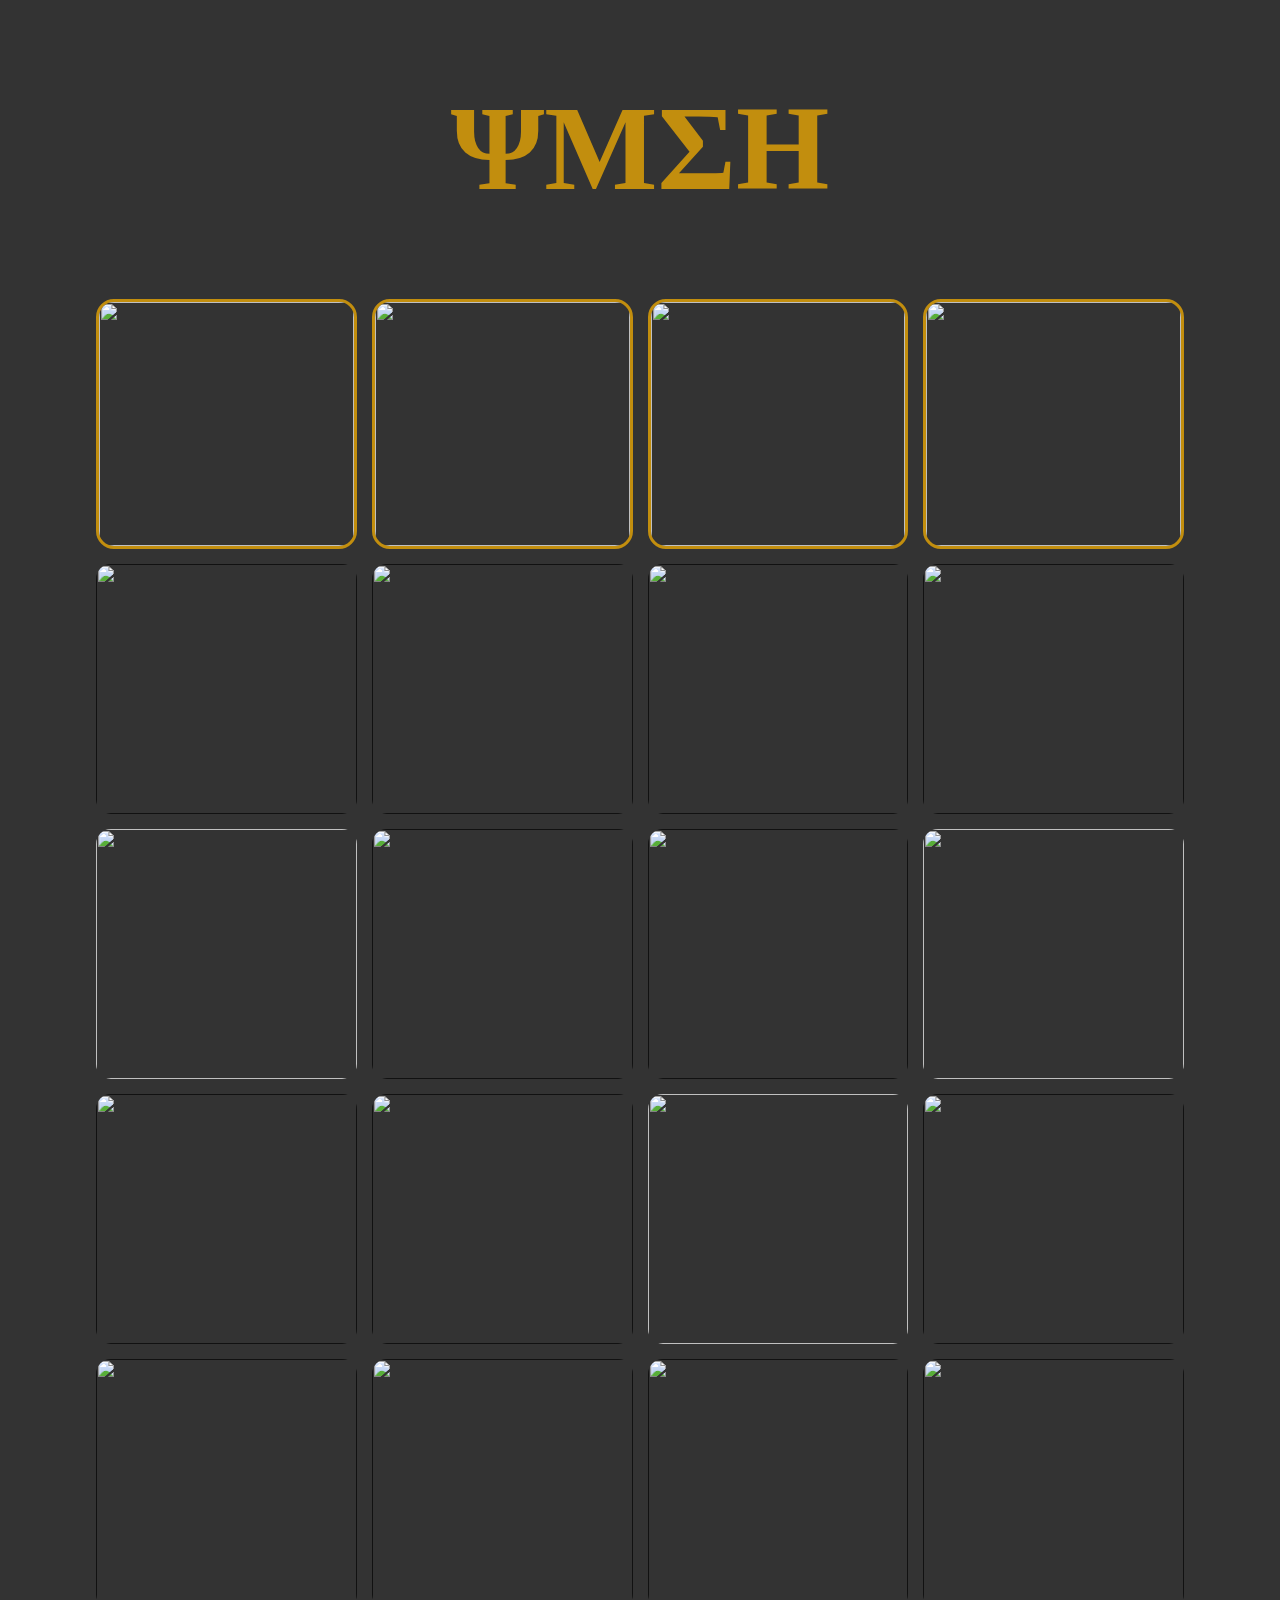
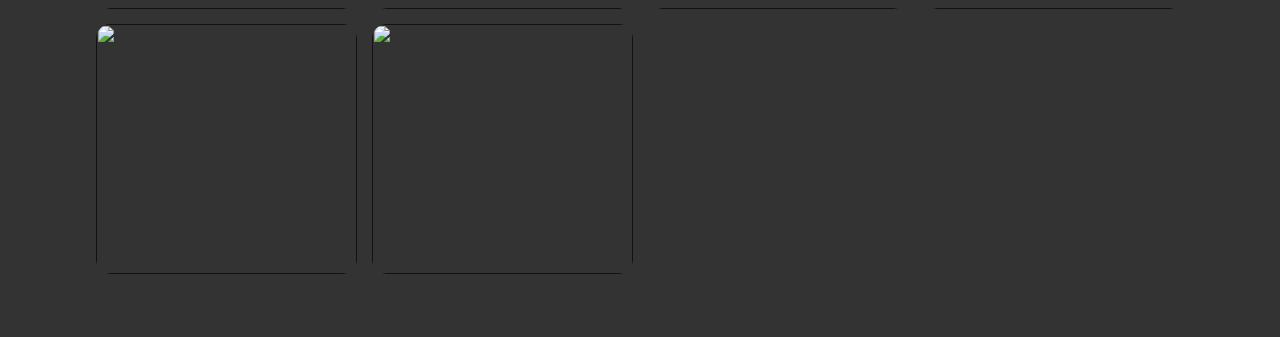
==== index.html @ 89ca3f2a "Connect Purdoobah Instagram shoutout posts to their roster image on the landing page." ====
<!DOCTYPE html>
<html lang="en">
	<head>
		<meta charset="utf-8">
		<meta name="viewport" content="width=device-width, initial-scale=1, shrink-to-fit=no">
	
		<title>ΨΜΣΗ</title>

		<link rel="apple-touch-icon" sizes="180x180" href="/apple-touch-icon.png">
		<link rel="icon" type="image/png" sizes="32x32" href="/favicon-32x32.png">
		<link rel="icon" type="image/png" sizes="16x16" href="/favicon-16x16.png">
		<link rel="manifest" href="/site.webmanifest">
		<link rel="mask-icon" href="/safari-pinned-tab.svg" color="#5bbad5">
		<meta name="msapplication-TileColor" content="#da532c">
		<meta name="theme-color" content="#ffffff">

		<link rel = "stylesheet" type = "text/css" href = "index.css" />
	</head>

	<body>
		<div id="header">
			<h1 id="letters">ΨΜΣΗ</h1>
		</div>

		<div id="roster">
			<div class="member sl">
                <a
                    href="https://www.instagram.com/p/BnmGLkQHkuC/">
                    <img src="res/image/members/juggs.jpg"/>
				    <div class="title">Juggs</div>
                </a>
			</div>
			<div class="member sl">
                <a
                    href="https://www.instagram.com/p/BoKa5AqHoD2/">
                    <img src="res/image/members/timber.jpg"/>
				    <div class="title">Timber</div>
                </a>
			</div>
			<div class="member sl">
                <a
                    href="https://www.instagram.com/p/Bn4JO9Mn1OL/">
                    <img src="res/image/members/ducky.jpg"/>
				    <div class="title">Ducky</div>
                </a>
			</div>
			<div class="member sl">
                <a
                    href="https://www.instagram.com/p/BoPRq2Fgdu-/">
                    <img src="res/image/members/torch.jpg"/>
				    <div class="title">Torch</div>
                </a>
			</div>
			<div class="member">
                <a
                    onclick="return false"
                    href="">
                    <img src="res/image/members/bacon.jpg"/>
				    <div class="title">Bacon</div>
                </a>
			</div>
			<div class="member">
                <a
                    onclick="return false"
                    href="">
                    <img src="res/image/members/basket.jpg"/>
				    <div class="title">Basket</div>
                </a>
			</div>
			<div class="member">
                <a
                    onclick="return false"
                    href="">
                    <img src="res/image/members/burg.jpg"/>
				    <div class="title">Burg</div>
                </a>
			</div>
			<div class="member">
                <a
                    onclick="return false"
                    href="">
                    <img src="res/image/members/cher.jpg"/>
				    <div class="title">Cher</div>
                </a>
			</div>
			<div class="member">
                <a
                    href="https://www.instagram.com/p/BocLScHBrR0/">
                    <img src="res/image/members/clamps.jpg"/>
				    <div class="title">Clamps</div>
                </a>
			</div>
			<div class="member">
                <a
                    onclick="return false"
                    href="">
                    <img src="res/image/members/dart.jpg"/>
				    <div class="title">Dart</div>
                </a>
			</div>
			<div class="member">
                <a
                    onclick="return false"
                    href="">
                    <img src="res/image/members/door-ah.jpg"/>
				    <div class="title">Door-ah</div>
                </a>
			</div>
			<div class="member">
                <a
                    href="https://www.instagram.com/p/BnrBUvqHOMq/">
                    <img src="res/image/members/dr-bees.jpg"/>
				    <div class="title">Dr. Bees</div>
                </a>
			</div>
			<div class="member">
                <a
                    onclick="return false"
                    href="">
                    <img src="res/image/members/flounder.jpg"/>
				    <div class="title">Flounder</div>
                </a>
			</div>
			<div class="member">
                <a
                    onclick="return false"
                    href="">
                    <img src="res/image/members/ghillie.jpg"/>
				    <div class="title">Ghillie</div>
                </a>
			</div>
			<div class="member">
                <a
                    href="https://www.instagram.com/p/BokFJMKBKcQ/">
                    <img src="res/image/members/giggles.jpg"/>
				    <div class="title">Giggles</div>
                </a>
			</div>
			<div class="member">
                <a
                    onclick="return false"
                    href="">
                    <img src="res/image/members/peeps.jpg"/>
				    <div class="title">Peeps</div>
                </a>
			</div>
			<div class="member">
                <a
                    onclick="return false"
                    href="">
                    <img src="res/image/members/reno.jpg"/>
				    <div class="title">Reno</div>
                </a>
			</div>
			<div class="member">
                <a
                    onclick="return false"
                    href="">
                    <img src="res/image/members/rolex.jpg"/>
				    <div class="title">Rolex</div>
                </a>
			</div>
			<div class="member">
                <a
                    onclick="return false"
                    href="">
                    <img src="res/image/members/turkey.jpg"/>
				    <div class="title">Turkey</div>
                </a>
			</div>
			<div class="member">
                <a
                    onclick="return false"
                    href="">
                    <img src="res/image/members/wedge.jpg"/>
				    <div class="title">Wedge</div>
                </a>
			</div>
			<div class="member">
                <a
                    onclick="return false"
                    href="">
                    <img src="res/image/members/wheels.jpg"/>
				    <div class="title">Wheels</div>
                </a>
			</div>
			<div class="member">
                <a
                    onclick="return false"
                    href="">
                    <img src="res/image/members/wizard.jpg"/>
				    <div class="title">Wizard</div>
                </a>
			</div>
		</div>
	</body>
</html>
---- index.css ----
a {
    text-decoration: none;
    color: #111;
}

a:visited {
    text-decoration: none;
    color: #111;
}

a:hover {
    text-decoration: none;
    color: #111;
}

a:focus {
    text-decoration: none;
    color: #111;
}
a:hover, a:active {
    text-decoration: none;
    color: #111;
}

body {
    background-color: #333;
    color: #c28e0e;

    text-align: center;
}

#header {
    grid-area: header;
}

#roster {
    grid-area: roster;

    display: grid;
    grid-gap: 15px;
    margin-bottom: 5%;
}

.member {
    border-radius: 18px;
    font-size: 150%;

    position: relative;
    text-align: center;
}

.member > a > img {
    opacity: 1;
    border-radius: 15px;

    width: 100%;
    height: 100%;
    object-fit: cover;

    -webkit-transition: opacity 0.2s;
    -moz-transition: opacity 0.2s;
    -ms-transition: opacity 0.2s;
    -o-transition: opacity 0.2s;
    transition: opacity 0.2s;
}

.member > a > .title {
    opacity: 0;
    
    font-family: Roboto;
    font-size: 35px;
    position: absolute;
    top: 50%;
    left: 50%;
    transform: translate(-50%, -50%);
    color: #c28e0e;
}

.member:hover > a > img {
    opacity: 0.1;
}

.member:hover > a > .title {
    opacity: 1;
}

.sl {
    border: 3px solid #c28e0e;
}

/* mobile */
@media (max-width: 900px) {
    #header {
        grid-template-columns: 1fr;
        grid-template-areas:
            "header"
            "roster";

        font-size: 40px;
    }

    #roster {
        grid-template-columns: minmax(100px, 1fr);
        grid-auto-rows: 250px;
        margin-left: 4%;
        margin-right: 4%;
    }
}

/* desktop */
@media (min-width: 900px) {
    #header {
        grid-template-columns: repeat(3, 1fr);
        grid-template-areas:
            "... header ..."
            "roster roster roster";

        font-size: 60px;
    }

    #roster {
        grid-template-columns: repeat(4, minmax(100px, 1fr));
        grid-auto-rows: 250px;
        margin-left: 7%;
        margin-right: 7%;
    }
}
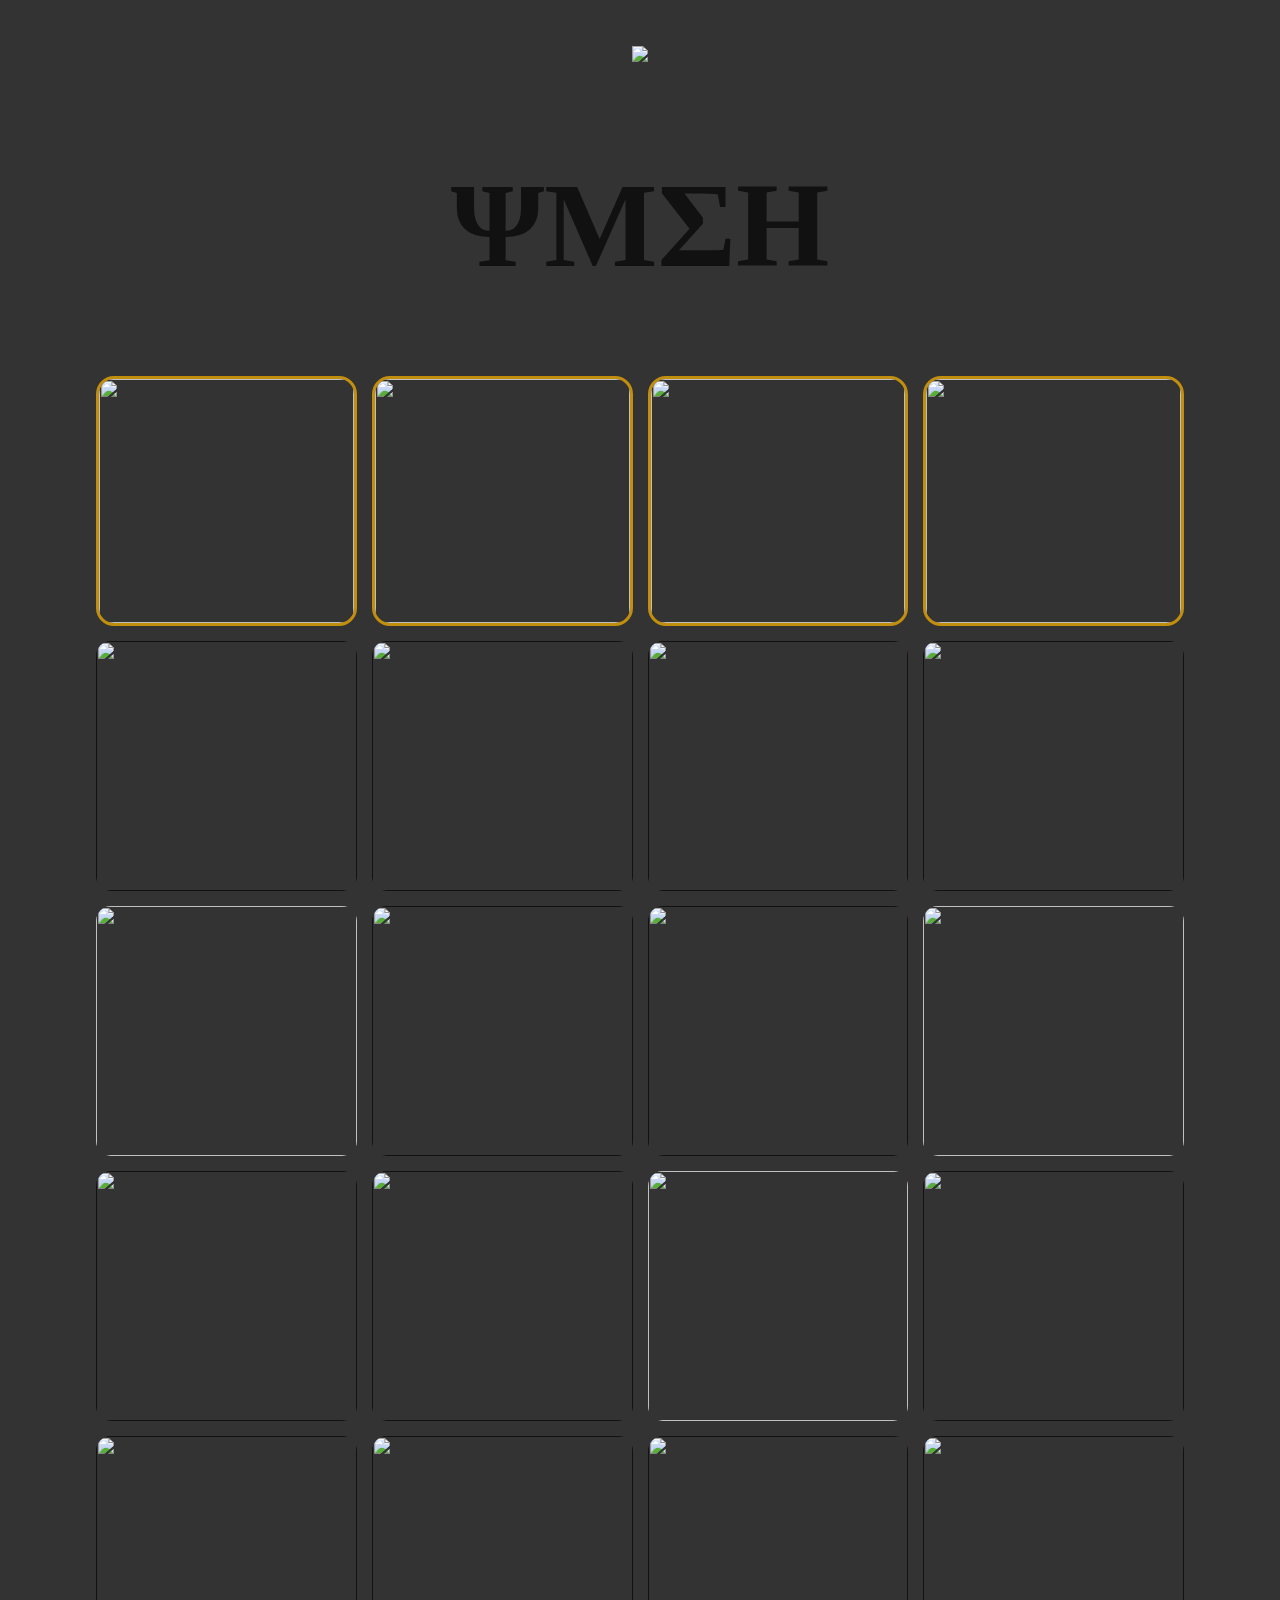
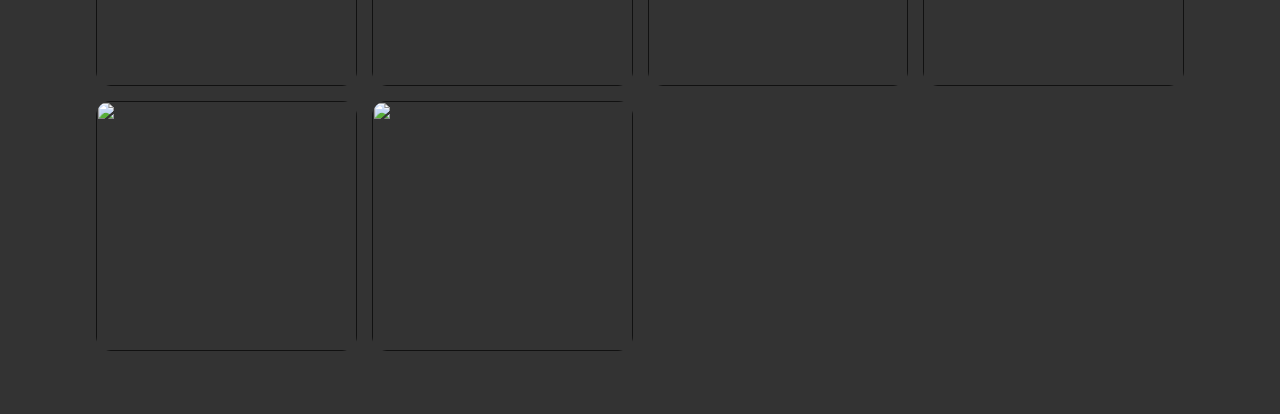
==== commit 71dbd383: "Add Github social media link." ====
--- a/index.html
+++ b/index.html
@@ -2,24 +2,74 @@
 <html lang="en">
 	<head>
 		<meta charset="utf-8">
-		<meta name="viewport" content="width=device-width, initial-scale=1, shrink-to-fit=no">
+        <meta name="viewport" content="width=device-width, initial-scale=1">
+        <meta name="application-name" content="Purdoobahs">
+        <meta name="description" content="The official website of the Purdue All-American Marching Band Toobah section.">
+        <meta name="keywords" content="purdoobah,purdoobahs,purdue,university,toobah,tuba,sousaphone,marching,band,all-american">
+        <meta name="author" content="Todd Griffin">
+
+        <!-- Android -->
+        <meta name="theme-color" content="#cbb88d">
+
+        <!-- Apple -->
+        <meta name="apple-mobile-web-app-title" content="Purdoobahs">
+
+        <!-- Twitter -->
+        <meta name="twitter:card" content="summary">
+        <meta name="twitter:url" content="https://www.purdoobahs.com/">
+        <meta name="twitter:title" content="Purdoobahs">
+        <meta name="twitter:description" content="The official website of the Purdue All-American Marching Band Toobah section.">
+        <!-- <meta name="twitter:image" content=""> -->
+
+        <!-- Facebook -->
+        <meta property="og:site_name" content="Purdoobahs" />
+        <meta property="og:url" content="https://www.purdoobahs.com/" />
+        <meta property="og:title" content="Purdoobahs" />
+        <meta property="og:description" content="The official website of the Purdue All-American Marching Band Toobah section." />
+        <!-- <meta property="og:image" content="" /> -->
+
+        <!-- Microsoft Internet Explorer -->
+        <meta http-equiv="x-ua-compatible" content="ie=edge">
+        <meta name="msapplication-tooltip" content="The official website of the Purdue All-American Marching Band Toobah section.">
+        <meta name="msapplication-starturl" content="https://www.purdoobahs.com/">
+        <meta name="msapplication-navbutton-color" content="#cbb88d">
+        <!-- Tile images must be square PNGs 144px by 144px. 
+        For best results, we recommend using a transparent background, 
+        not a background that matches the tile’s color. -->
+        <!-- <meta name="msapplication-TileImage" content="images/benthepcguy-144.png"/> -->
+        <meta name="msapplication-TileColor" content="#cbb88d"/>
+
+        <!-- Microformats -->
+        <link href="https://www.purdoobahs.com/" rel="canonical">
+        <link href="https://www.purdoobahs.com/" rel="home" />
+        <link type="text/plain" rel="author" href="/humans.txt" />
+        <!-- <link href="/help" rel="help" > -->
 	
 		<title>ΨΜΣΗ</title>
 
-		<link rel="apple-touch-icon" sizes="180x180" href="/apple-touch-icon.png">
-		<link rel="icon" type="image/png" sizes="32x32" href="/favicon-32x32.png">
-		<link rel="icon" type="image/png" sizes="16x16" href="/favicon-16x16.png">
-		<link rel="manifest" href="/site.webmanifest">
-		<link rel="mask-icon" href="/safari-pinned-tab.svg" color="#5bbad5">
-		<meta name="msapplication-TileColor" content="#da532c">
-		<meta name="theme-color" content="#ffffff">
+        <link rel="apple-touch-icon" sizes="180x180" href="/apple-touch-icon.png">
+        <link rel="icon" type="image/png" sizes="32x32" href="/favicon-32x32.png">
+        <link rel="icon" type="image/png" sizes="16x16" href="/favicon-16x16.png">
+        <link rel="manifest" href="/site.webmanifest">
+		<meta name="msapplication-TileColor" content="#cbb88d">
+		<meta name="theme-color" content="#cbb88d">
 
 		<link rel = "stylesheet" type = "text/css" href = "index.css" />
 	</head>
 
 	<body>
 		<div id="header">
-			<h1 id="letters">ΨΜΣΗ</h1>
+            <a href="https://www.purdoobahs.com/">
+                <img id="logo" src="res/image/logo/purdoobahs-white-768x768.png"/>
+            </a>
+            <h1 id="letters"><a href="https://www.purdoobahs.com/">ΨΜΣΗ</a></h1>
+
+            <div id="social">
+                <a href="https://www.instagram.com/purdoobahs/"><i class="fab fa-instagram"></i></a>
+                <a href="https://www.facebook.com/purdoobahs/"><i class="fab fa-facebook"></i></a>
+                <a href="https://github.com/purdoobahs"><i class="fab fa-github"></i></a>
+                <a href="mailto:purdoobahs@gmail.com"><i class="far fa-envelope"></i></i></a>
+            </div>
 		</div>
 
 		<div id="roster">
@@ -192,6 +242,13 @@
 				    <div class="title">Wizard</div>
                 </a>
 			</div>
-		</div>
+        </div>
+        
+        <script
+            defer
+            src="https://use.fontawesome.com/releases/v5.8.1/js/all.js"
+            integrity="sha384-g5uSoOSBd7KkhAMlnQILrecXvzst9TdC09/VM+pjDTCM+1il8RHz5fKANTFFb+gQ"
+            crossorigin="anonymous">
+        </script>
 	</body>
 </html>
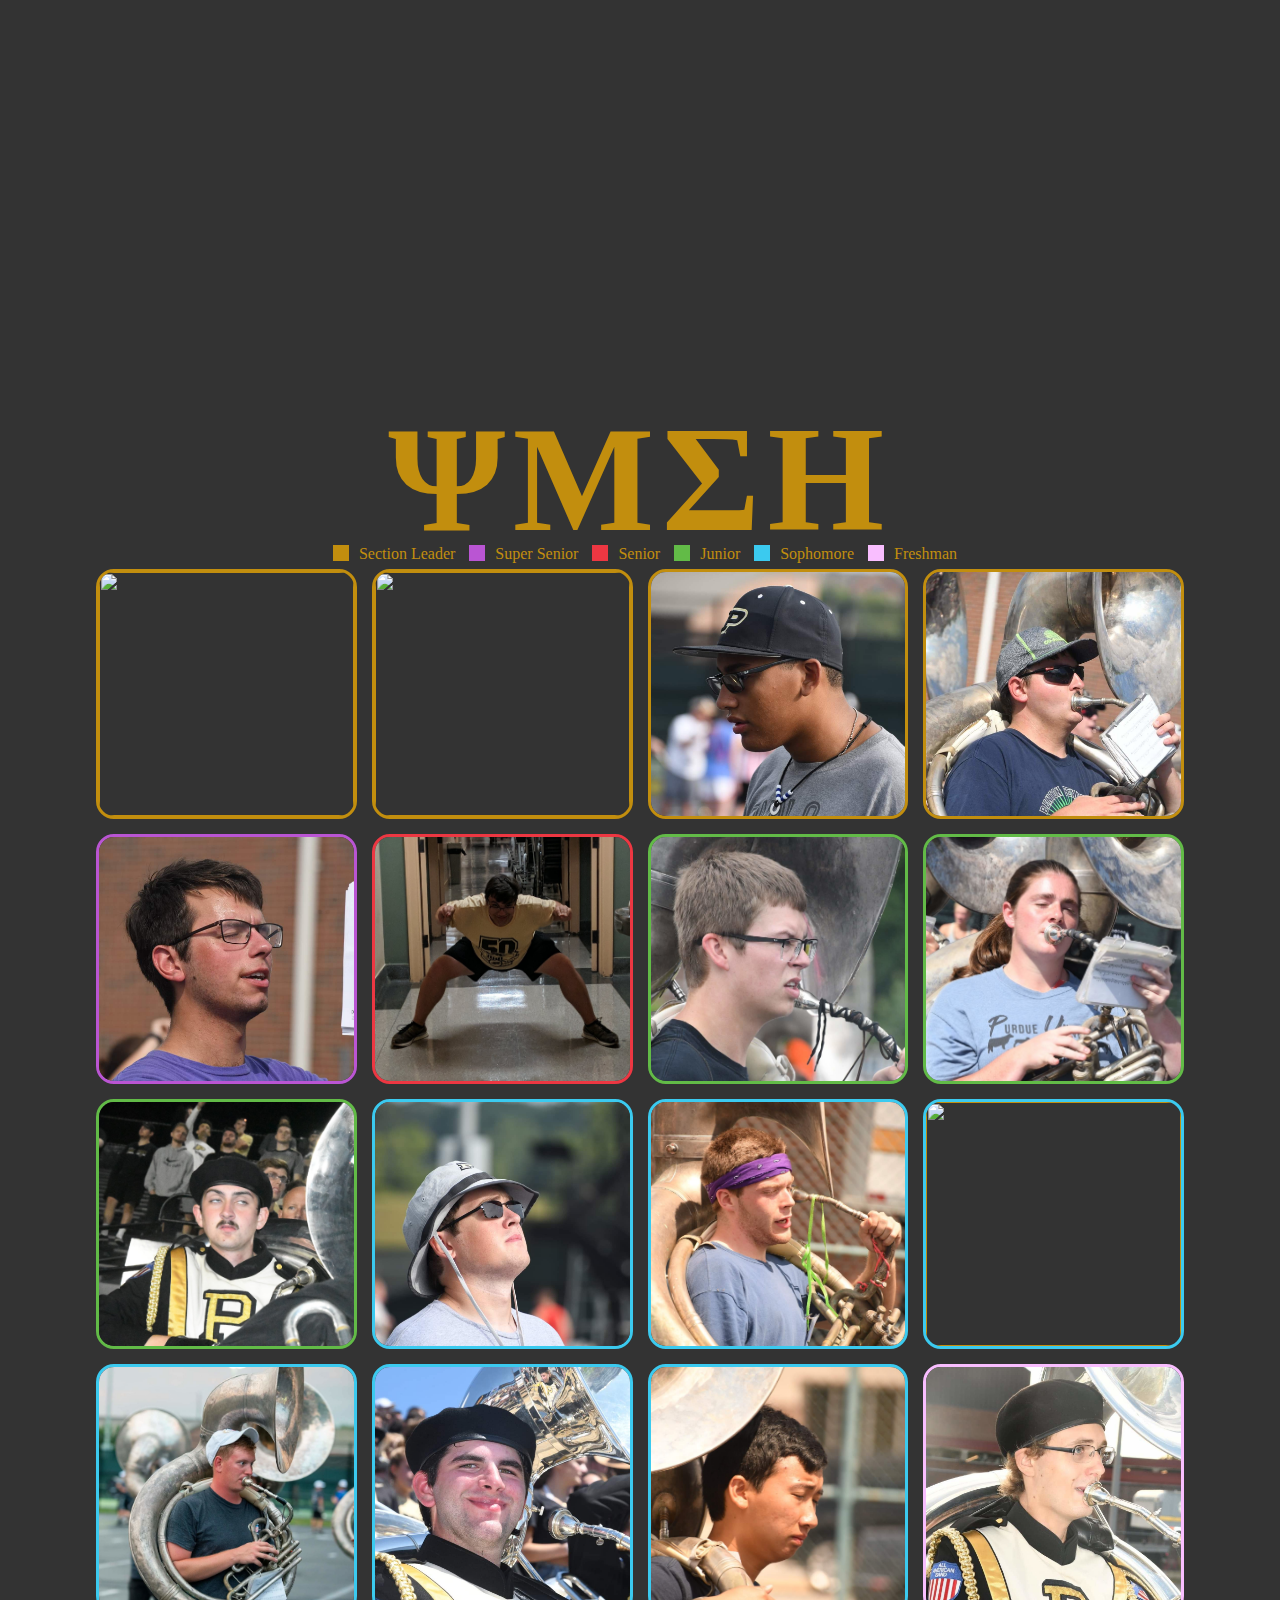
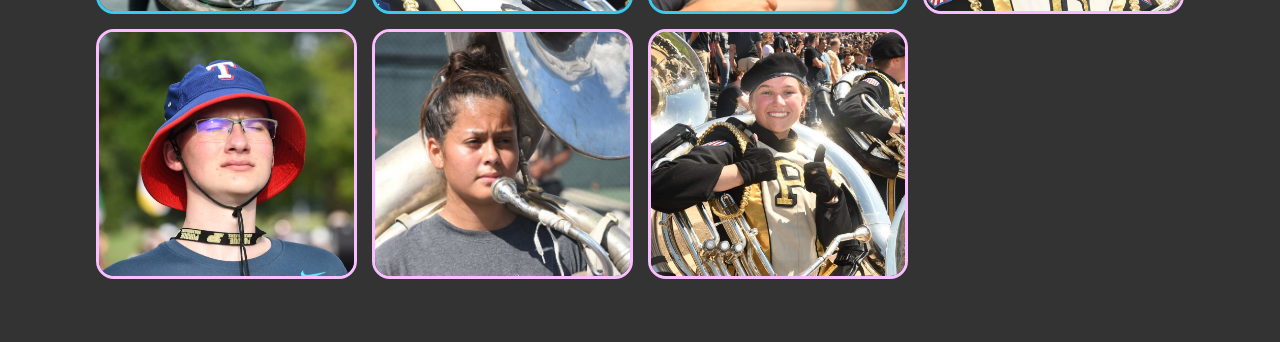
==== commit eed41b49: "Update roster. Update bad quality photos. Create color code for year in school; create color code le" ====
--- a/index.html
+++ b/index.html
@@ -42,15 +42,15 @@
         <!-- Microformats -->
         <link href="https://www.purdoobahs.com/" rel="canonical">
         <link href="https://www.purdoobahs.com/" rel="home" />
-        <link type="text/plain" rel="author" href="/humans.txt" />
+        <!-- <link type="text/plain" rel="author" href="/humans.txt" /> -->
         <!-- <link href="/help" rel="help" > -->
 	
 		<title>ΨΜΣΗ</title>
 
-        <link rel="apple-touch-icon" sizes="180x180" href="/apple-touch-icon.png">
-        <link rel="icon" type="image/png" sizes="32x32" href="/favicon-32x32.png">
-        <link rel="icon" type="image/png" sizes="16x16" href="/favicon-16x16.png">
-        <link rel="manifest" href="/site.webmanifest">
+        <link rel="apple-touch-icon" sizes="180x180" href="./apple-touch-icon.png">
+        <link rel="icon" type="image/png" sizes="32x32" href="./favicon-32x32.png">
+        <link rel="icon" type="image/png" sizes="16x16" href="./favicon-16x16.png">
+        <link rel="manifest" href="./site.webmanifest">
 		<meta name="msapplication-TileColor" content="#cbb88d">
 		<meta name="theme-color" content="#cbb88d">
 
@@ -70,178 +70,249 @@
                 <a href="https://github.com/purdoobahs"><i class="fab fa-github"></i></a>
                 <a href="mailto:purdoobahs@gmail.com"><i class="far fa-envelope"></i></i></a>
             </div>
-		</div>
+        </div>
+
+        <div class="legend">
+            <div class="legend-scale">
+                <ul class="legend-labels">
+                    <li><span style="background:#c28e0e;"></span>Section Leader</li>
+                    <li><span style="background:#ba55d3;"></span>Super Senior</li>
+                    <li><span style="background:#ed3742;"></span>Senior</li>
+                    <li><span style="background:#62bb47;"></span>Junior</li>
+                    <li><span style="background:#3bcaef;"></span>Sophomore</li>
+                    <li><span style="background:#f9beff;"></span>Freshman</li>
+                </ul>
+            </div>
+        </div>
 
 		<div id="roster">
+
+            <!-- SECTION LEADERS -->
+
 			<div class="member sl">
                 <a
-                    href="https://www.instagram.com/p/BnmGLkQHkuC/">
-                    <img src="res/image/members/juggs.jpg"/>
-				    <div class="title">Juggs</div>
+                    onclick="return false"
+                    href="">
+                    <img src="res/image/members/dr-bees.jpg"/>
+				    <div class="title">
+                        <span>Dr. Bees</span>
+                        <span class="emoji">🐝</span>
+                    </div>
                 </a>
 			</div>
 			<div class="member sl">
                 <a
-                    href="https://www.instagram.com/p/BoKa5AqHoD2/">
-                    <img src="res/image/members/timber.jpg"/>
-				    <div class="title">Timber</div>
+                    onclick="return false"
+                    href="">
+                    <img src="res/image/members/peeps.jpg"/>
+				    <div class="title">
+                        <span>Peeps</span>
+                        <span class="emoji">👀</span>
+                    </div>
                 </a>
 			</div>
 			<div class="member sl">
                 <a
-                    href="https://www.instagram.com/p/Bn4JO9Mn1OL/">
-                    <img src="res/image/members/ducky.jpg"/>
-				    <div class="title">Ducky</div>
+                    onclick="return false"
+                    href="">
+                    <img src="res/image/members/bacon.jpg"/>
+				    <div class="title">
+                        <span>Bacon</span>
+                        <span class="emoji">🐷</span>
+                    </div>
                 </a>
 			</div>
 			<div class="member sl">
                 <a
-                    href="https://www.instagram.com/p/BoPRq2Fgdu-/">
-                    <img src="res/image/members/torch.jpg"/>
-				    <div class="title">Torch</div>
-                </a>
-			</div>
-			<div class="member">
-                <a
-                    onclick="return false"
-                    href="">
-                    <img src="res/image/members/bacon.jpg"/>
-				    <div class="title">Bacon</div>
-                </a>
-			</div>
-			<div class="member">
+                    onclick="return false"
+                    href="">
+                    <img src="res/image/members/turkey.jpg"/>
+				    <div class="title">
+                        <span>Turkey</span>
+                        <span class="emoji">🦃</span>
+                    </div>
+                </a>
+            </div>
+            
+            <!-- OLD FUCKS -->
+
+			<div class="member oldfuck">
+                <a
+                    onclick="return false"
+                    href="">
+                    <img src="res/image/members/wheels.jpg"/>
+				    <div class="title">
+                        <span>Wheels</span>
+                        <span class="emoji">☸️</span>
+                    </div>
+                </a>
+            </div>
+
+            <!-- SENIORS -->
+
+            <div class="member senior">
+                <a
+                    onclick="return false"
+                    href="">
+                    <img src="res/image/members/dart.jpg"/>
+				    <div class="title">
+                        <span>Dart</span>
+                        <span class="emoji">🎯</span>
+                    </div>
+                </a>
+            </div>
+            
+            <!-- JUNIORS -->
+
+            <div class="member junior">
                 <a
                     onclick="return false"
                     href="">
                     <img src="res/image/members/basket.jpg"/>
-				    <div class="title">Basket</div>
-                </a>
-			</div>
-			<div class="member">
-                <a
-                    onclick="return false"
-                    href="">
-                    <img src="res/image/members/burg.jpg"/>
-				    <div class="title">Burg</div>
-                </a>
-			</div>
-			<div class="member">
+                    <div class="title">
+                        <span>Basket</span>
+                        <span class="emoji">🗑️</span>
+                    </div>
+                </a>
+            </div>
+            <div class="member junior">
+                <a
+                    onclick="return false"
+                    href="">
+                    <img src="res/image/members/buena.jpg"/>
+                    <div class="title">
+                        <span>Buena</span>
+                        <span class="emoji">👌</span>
+                    </div>
+                </a>
+            </div>
+            <div class="member junior">
+                <a
+                    onclick="return false"
+                    href="">
+                    <img src="res/image/members/officer-wedge.jpg"/>
+                    <div class="title">
+                        <span>Officer Wedge</span>
+                        <span class="emoji">👮</span>
+                    </div>
+                </a>
+            </div>
+
+            <!-- SOPHOMORES -->
+
+            <div class="member sophomore">
+                <a
+                    onclick="return false"
+                    href="">
+                    <img src="res/image/members/cash-money.jpg"/>
+                    <div class="title">
+                        <span>Ca$h Money</span>
+                        <span class="emoji">💸💳</span>
+                    </div>
+                </a>
+            </div>
+            <div class="member sophomore">
                 <a
                     onclick="return false"
                     href="">
                     <img src="res/image/members/cher.jpg"/>
-				    <div class="title">Cher</div>
-                </a>
-			</div>
-			<div class="member">
-                <a
-                    href="https://www.instagram.com/p/BocLScHBrR0/">
-                    <img src="res/image/members/clamps.jpg"/>
-				    <div class="title">Clamps</div>
-                </a>
-			</div>
-			<div class="member">
-                <a
-                    onclick="return false"
-                    href="">
-                    <img src="res/image/members/dart.jpg"/>
-				    <div class="title">Dart</div>
-                </a>
-			</div>
-			<div class="member">
-                <a
-                    onclick="return false"
-                    href="">
-                    <img src="res/image/members/door-ah.jpg"/>
-				    <div class="title">Door-ah</div>
-                </a>
-			</div>
-			<div class="member">
-                <a
-                    href="https://www.instagram.com/p/BnrBUvqHOMq/">
-                    <img src="res/image/members/dr-bees.jpg"/>
-				    <div class="title">Dr. Bees</div>
-                </a>
-			</div>
-			<div class="member">
+                    <div class="title">
+                        <span>Cher</span>
+                        <span class="emoji">🎤</span>
+                    </div>
+                </a>
+            </div>
+            <div class="member sophomore">
                 <a
                     onclick="return false"
                     href="">
                     <img src="res/image/members/flounder.jpg"/>
-				    <div class="title">Flounder</div>
-                </a>
-			</div>
-			<div class="member">
+                    <div class="title">
+                        <span>Flounder</span>
+                        <span class="emoji">🐠</span>
+                    </div>
+                </a>
+            </div>
+            <div class="member sophomore">
                 <a
                     onclick="return false"
                     href="">
                     <img src="res/image/members/ghillie.jpg"/>
-				    <div class="title">Ghillie</div>
-                </a>
-			</div>
-			<div class="member">
-                <a
-                    href="https://www.instagram.com/p/BokFJMKBKcQ/">
-                    <img src="res/image/members/giggles.jpg"/>
-				    <div class="title">Giggles</div>
-                </a>
-			</div>
-			<div class="member">
-                <a
-                    onclick="return false"
-                    href="">
-                    <img src="res/image/members/peeps.jpg"/>
-				    <div class="title">Peeps</div>
-                </a>
-			</div>
-			<div class="member">
-                <a
-                    onclick="return false"
-                    href="">
-                    <img src="res/image/members/reno.jpg"/>
-				    <div class="title">Reno</div>
-                </a>
-			</div>
-			<div class="member">
-                <a
-                    onclick="return false"
-                    href="">
-                    <img src="res/image/members/rolex.jpg"/>
-				    <div class="title">Rolex</div>
-                </a>
-			</div>
-			<div class="member">
-                <a
-                    onclick="return false"
-                    href="">
-                    <img src="res/image/members/turkey.jpg"/>
-				    <div class="title">Turkey</div>
-                </a>
-			</div>
-			<div class="member">
-                <a
-                    onclick="return false"
-                    href="">
-                    <img src="res/image/members/wedge.jpg"/>
-				    <div class="title">Wedge</div>
-                </a>
-			</div>
-			<div class="member">
-                <a
-                    onclick="return false"
-                    href="">
-                    <img src="res/image/members/wheels.jpg"/>
-				    <div class="title">Wheels</div>
-                </a>
-			</div>
-			<div class="member">
+                    <div class="title">
+                        <span>Ghillie</span>
+                        <span class="emoji">🌿</span>
+                    </div>
+                </a>
+            </div>
+            <div class="member sophomore">
+                <a
+                    onclick="return false"
+                    href="">
+                    <img src="res/image/members/sandman.jpg"/>
+                    <div class="title">
+                        <span>Sandman</span>
+                        <span class="emoji">😴</span>
+                    </div>
+                </a>
+            </div>
+            <div class="member sophomore">
                 <a
                     onclick="return false"
                     href="">
                     <img src="res/image/members/wizard.jpg"/>
-				    <div class="title">Wizard</div>
-                </a>
-			</div>
+                    <div class="title">
+                        <span>Wizard</span>
+                        <span class="emoji">🧙‍♂️✨</span>
+                    </div>
+                </a>
+            </div>
+
+            <!-- FRESHMEN -->
+
+            <div class="member freshman">
+                <a
+                    onclick="return false"
+                    href="">
+                    <img src="res/image/members/holdoor.jpg"/>
+                    <div class="title">
+                        <span>Holdoor</span>
+                        <span class="emoji">🚪</span>
+                    </div>
+                </a>
+            </div>
+            <div class="member freshman">
+                <a
+                    onclick="return false"
+                    href="">
+                    <img src="res/image/members/malt.jpg"/>
+                    <div class="title">
+                        <span>Malt</span>
+                        <span class="emoji">🥃</span>
+                    </div>
+                </a>
+            </div>
+            <div class="member freshman">
+                <a
+                    onclick="return false"
+                    href="">
+                    <img src="res/image/members/spinda.jpg"/>
+                    <div class="title">
+                        <span>Spinda</span>
+                        <span class="emoji">🐰🌪️</span>
+                    </div>
+                </a>
+            </div>
+            <div class="member freshman">
+                <a
+                    onclick="return false"
+                    href="">
+                    <img src="res/image/members/swoosh.jpg"/>
+                    <div class="title">
+                        <span>Swoosh</span>
+                        <span class="emoji">🏀</span>
+                    </div>
+                </a>
+            </div>
         </div>
         
         <script
--- a/index.css
+++ b/index.css
@@ -1,28 +1,39 @@
+@font-face {
+    font-family: NotoSerifKR;
+    src: url("./res/font/NotoSerifKR-Regular.otf");
+}
+
 a {
     text-decoration: none;
-    color: #111;
+    color: #c28e0e;
 }
 
 a:visited {
     text-decoration: none;
-    color: #111;
 }
 
 a:hover {
     text-decoration: none;
-    color: #111;
 }
 
 a:focus {
     text-decoration: none;
-    color: #111;
-}
-a:hover, a:active {
-    text-decoration: none;
-    color: #111;
+}
+
+a:hover {
+    text-decoration: none;
+}
+
+a:active {
+    text-decoration: none;
 }
 
 body {
+    grid-template-areas:
+        "header"
+        "legend"
+        "roster";
+
     background-color: #333;
     color: #c28e0e;
 
@@ -31,6 +42,45 @@
 
 #header {
     grid-area: header;
+}
+
+#letters {
+    font-family: NotoSerifKR;
+    letter-spacing: 0.05em;
+}
+
+.legend {
+    text-align: center;
+    grid-area: legend;
+    clear: both;
+    display: inline-block;
+    width: 100%;
+    text-align: center;
+}
+.legend .legend-scale ul {
+    display: inline-block;
+    margin: 0;
+    padding: 0;
+    list-style: none;
+    text-align: center;
+}
+.legend .legend-scale ul li {
+    display: inline-block;
+    width: auto;
+    margin-bottom: 6px;
+    text-align: left;
+    list-style: none;
+}
+.legend ul.legend-labels li span {
+    display: block;
+    float: left;
+    height: 16px;
+    width: 16px;
+    margin-left: 10px;
+    margin-right: 10px;
+}
+.legend a {
+    color: #777;
 }
 
 #roster {
@@ -48,7 +98,6 @@
     position: relative;
     text-align: center;
 }
-
 .member > a > img {
     opacity: 1;
     border-radius: 15px;
@@ -63,7 +112,6 @@
     -o-transition: opacity 0.2s;
     transition: opacity 0.2s;
 }
-
 .member > a > .title {
     opacity: 0;
     
@@ -73,30 +121,56 @@
     top: 50%;
     left: 50%;
     transform: translate(-50%, -50%);
-    color: #c28e0e;
-}
-
+}
 .member:hover > a > img {
     opacity: 0.1;
 }
-
 .member:hover > a > .title {
     opacity: 1;
 }
+.emoji {
+    clear: both;
+    display: inline-block;
+    width: 100%;
+}
 
 .sl {
     border: 3px solid #c28e0e;
 }
+.oldfuck {
+    border: 3px solid #ba55d3;
+}
+.senior {
+    border: 3px solid #ed3742;
+}
+.junior {
+    border: 3px solid #62bb47;
+}
+.sophomore {
+    border: 3px solid #3bcaef;
+}
+.freshman {
+    border: 3px solid #f9beff;
+}
 
 /* mobile */
-@media (max-width: 900px) {
-    #header {
-        grid-template-columns: 1fr;
-        grid-template-areas:
-            "header"
-            "roster";
-
+@media (max-width: 700px) {
+    #logo {
+        width: 200px;
+        height: 200px;
+        clip-path: circle(75px at center);
+        margin-top: -20px;
+        margin-bottom: -110px;
+    }
+
+    #letters {
+        font-size: 90px;
+    }
+
+    #social {
         font-size: 40px;
+        margin-top: -70px;
+        margin-bottom: 20px;
     }
 
     #roster {
@@ -108,14 +182,23 @@
 }
 
 /* desktop */
-@media (min-width: 900px) {
-    #header {
-        grid-template-columns: repeat(3, 1fr);
-        grid-template-areas:
-            "... header ..."
-            "roster roster roster";
-
-        font-size: 60px;
+@media (min-width: 700px) {
+    #logo {
+        width: 300px;
+        height: 300px;
+        clip-path: circle(120px at center);
+        margin-top: -20px;
+        margin-bottom: -170px;
+    }
+
+    #letters {
+        font-size: 150px;
+    }
+
+    #social {
+        font-size: 50px;
+        margin-top: -120px;
+        margin-bottom: 20px;
     }
 
     #roster {
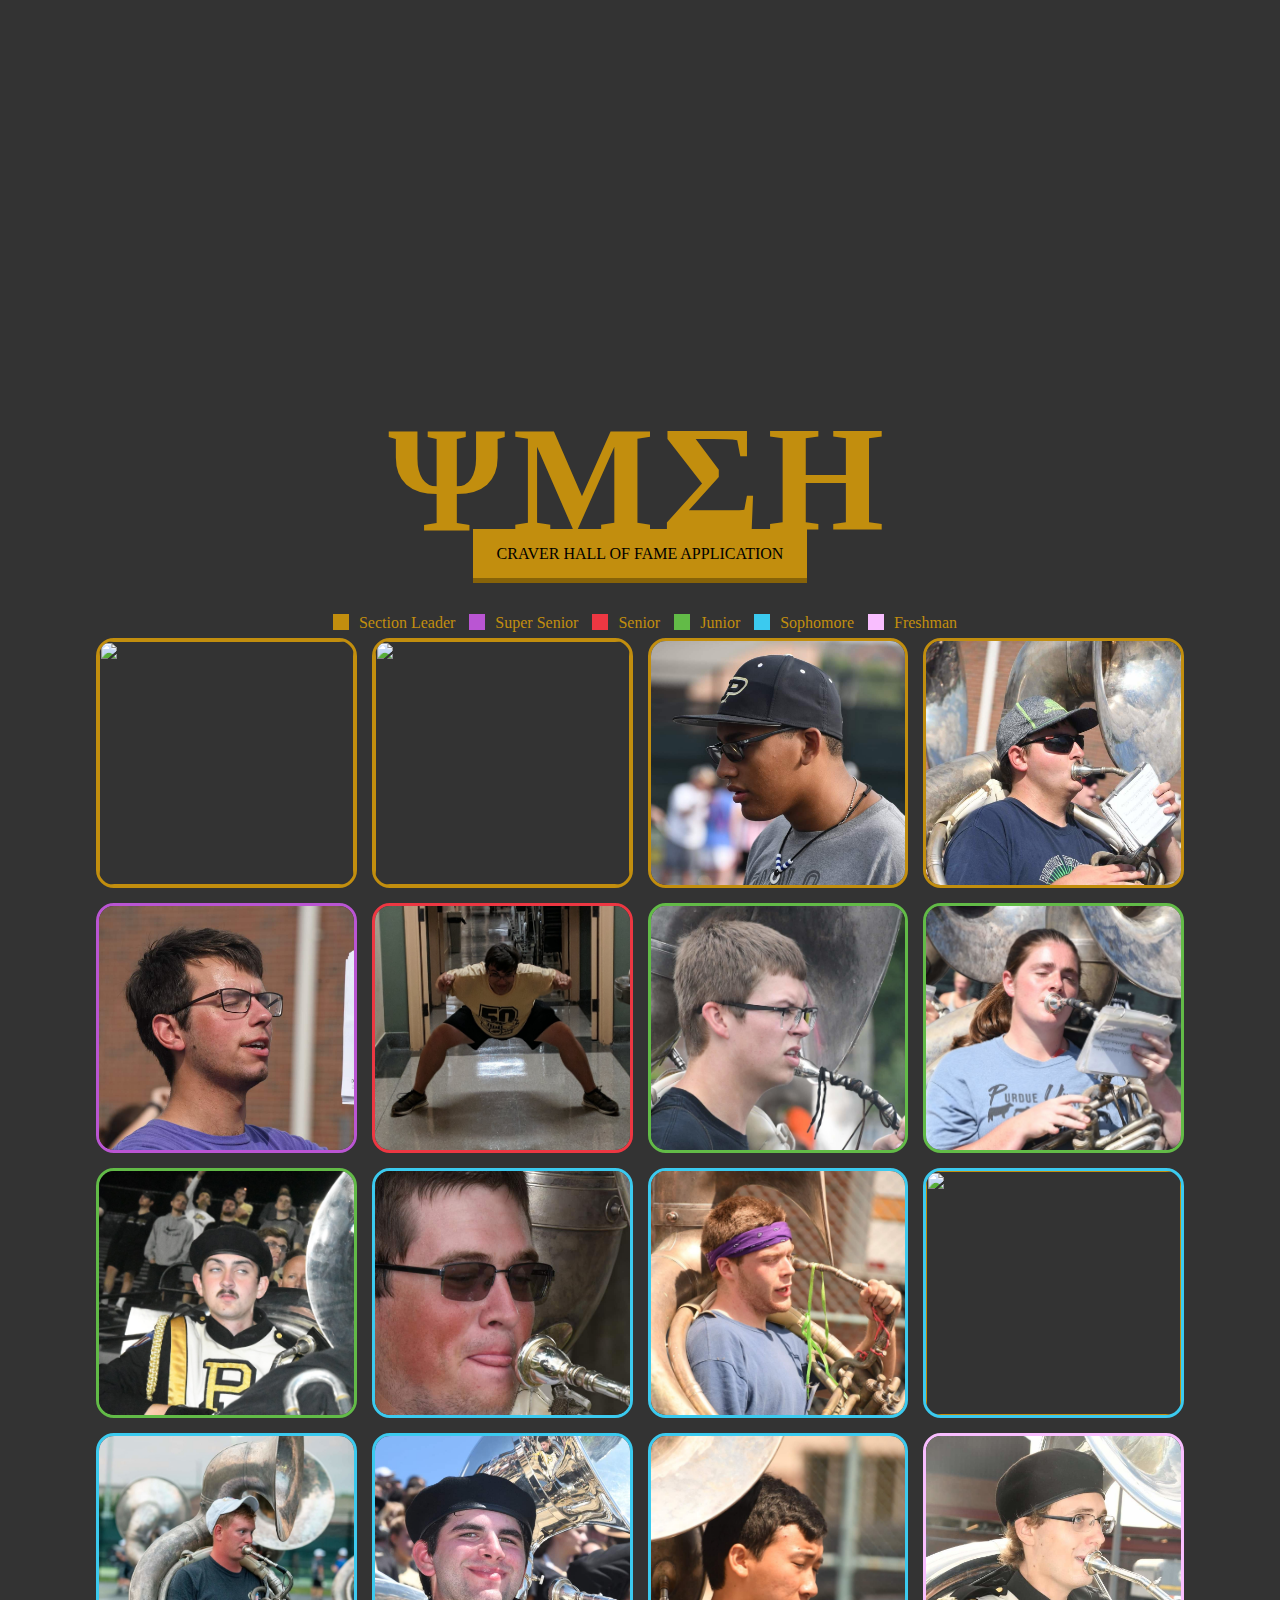
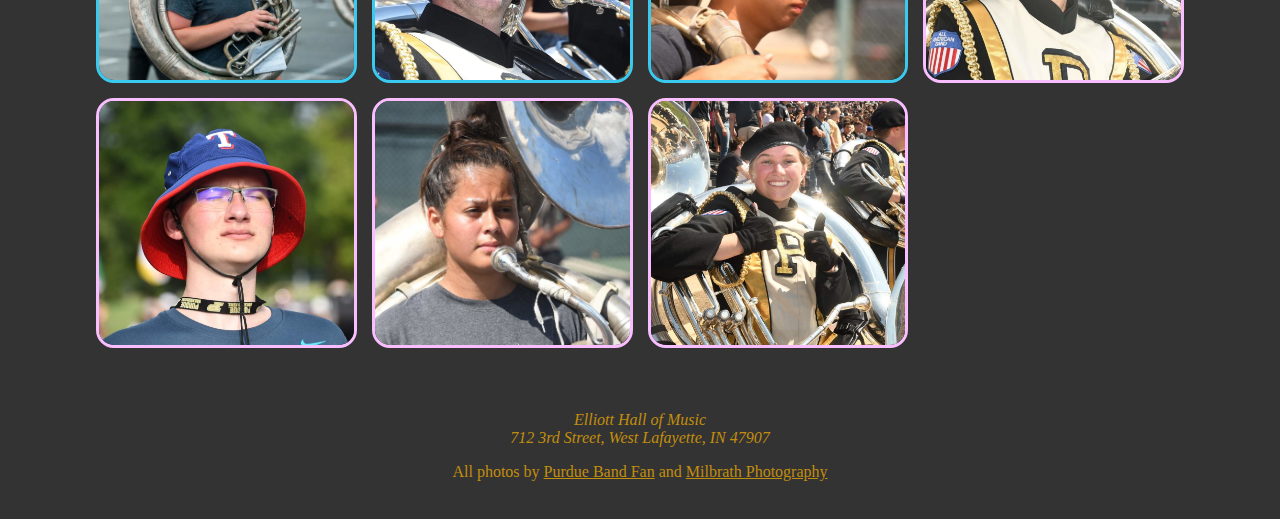
==== commit 6c34a2a8: "Merge pull request #5 from purdoobahs/craver" ====
--- a/index.html
+++ b/index.html
@@ -54,6 +54,7 @@
 		<meta name="msapplication-TileColor" content="#cbb88d">
 		<meta name="theme-color" content="#cbb88d">
 
+        <link rel = "stylesheet" type = "text/css" href = "global.css" />
 		<link rel = "stylesheet" type = "text/css" href = "index.css" />
 	</head>
 
@@ -70,6 +71,14 @@
                 <a href="https://github.com/purdoobahs"><i class="fab fa-github"></i></a>
                 <a href="mailto:purdoobahs@gmail.com"><i class="far fa-envelope"></i></i></a>
             </div>
+
+            <nav id="nav">
+                <p><a
+                    href="res/file/Craver-Hall-of-Fame-Application.pdf"
+                    class="button">
+                    Craver Hall of Fame Application
+                </a></p>
+            </nav>
         </div>
 
         <div class="legend">
@@ -314,6 +323,20 @@
                 </a>
             </div>
         </div>
+
+        <footer>
+            <address>
+                Elliott Hall of Music<br>
+                712 3rd Street, West Lafayette, IN 47907
+            </address>
+
+            <p>
+                All photos by
+                <a class="link-underline" href="https://www.facebook.com/PurdueBandFan/">Purdue Band Fan</a>
+                and
+                <a class="link-underline" href="https://www.facebook.com/MilbrathPhotography/">Milbrath Photography</a>
+            </p>
+        </footer>
         
         <script
             defer
--- a/global.css
+++ b/global.css
@@ -0,0 +1,136 @@
+@font-face {
+  font-family: NotoSerifKR;
+  src: url("./res/font/NotoSerifKR-Regular.otf");
+}
+
+a {
+  text-decoration: none;
+  color: #c28e0e;
+}
+a:visited {
+  text-decoration: none;
+}
+a:hover {
+  text-decoration: none;
+}
+a:focus {
+  text-decoration: none;
+}
+a:hover {
+  text-decoration: none;
+}
+a:active {
+  text-decoration: none;
+}
+.link-underline {
+  text-decoration: underline;
+}
+
+.button {
+  background-color: #c28e0e;
+  box-shadow: 0 5px 0 #876309;
+  color: #000;
+  padding: 1em 1.5em;
+  position: relative;
+  text-decoration: none;
+  text-transform: uppercase;
+}
+.button:visited {
+  text-decoration: none;
+}
+.button:hover {
+  text-decoration: none;
+
+  background-color: #a0760b;
+  cursor: pointer;
+}
+.button:focus {
+  text-decoration: none;
+}
+.button:hover {
+  text-decoration: none;
+}
+.button:active {
+  text-decoration: none;
+
+  box-shadow: none;
+  top: 5px;
+}
+
+* {
+  font-family: NotoSerifKR;
+}
+
+body {
+  grid-template-areas:
+    "header"
+    "legend"
+    "roster";
+
+  background-color: #333;
+  color: #c28e0e;
+
+  text-align: center;
+}
+
+#header {
+  grid-area: header;
+}
+#letters {
+  letter-spacing: 0.05em;
+}
+
+/* mobile */
+@media (max-width: 700px) {
+  #logo {
+    width: 200px;
+    height: 200px;
+    clip-path: circle(75px at center);
+    margin-top: -20px;
+    margin-bottom: -110px;
+  }
+  #letters {
+    font-size: 90px;
+  }
+  #social {
+    font-size: 40px;
+    margin-top: -70px;
+    margin-bottom: 20px;
+  }
+  #nav {
+    font-size: 12px;
+    margin: 5% 0 11% 0;
+  }
+
+  footer {
+    margin-top: 10%;
+    margin-bottom: 10%;
+  }
+}
+
+/* desktop */
+@media (min-width: 700px) {
+  #logo {
+    width: 300px;
+    height: 300px;
+    clip-path: circle(120px at center);
+    margin-top: -20px;
+    margin-bottom: -170px;
+  }
+  #letters {
+    font-size: 150px;
+  }
+  #social {
+    font-size: 50px;
+    margin-top: -120px;
+    margin-bottom: 20px;
+  }
+  #nav {
+    margin: 2% 0 4% 0;
+  }
+
+  footer {
+    margin-top: 3%;
+    margin-bottom: 3%;
+  }
+}
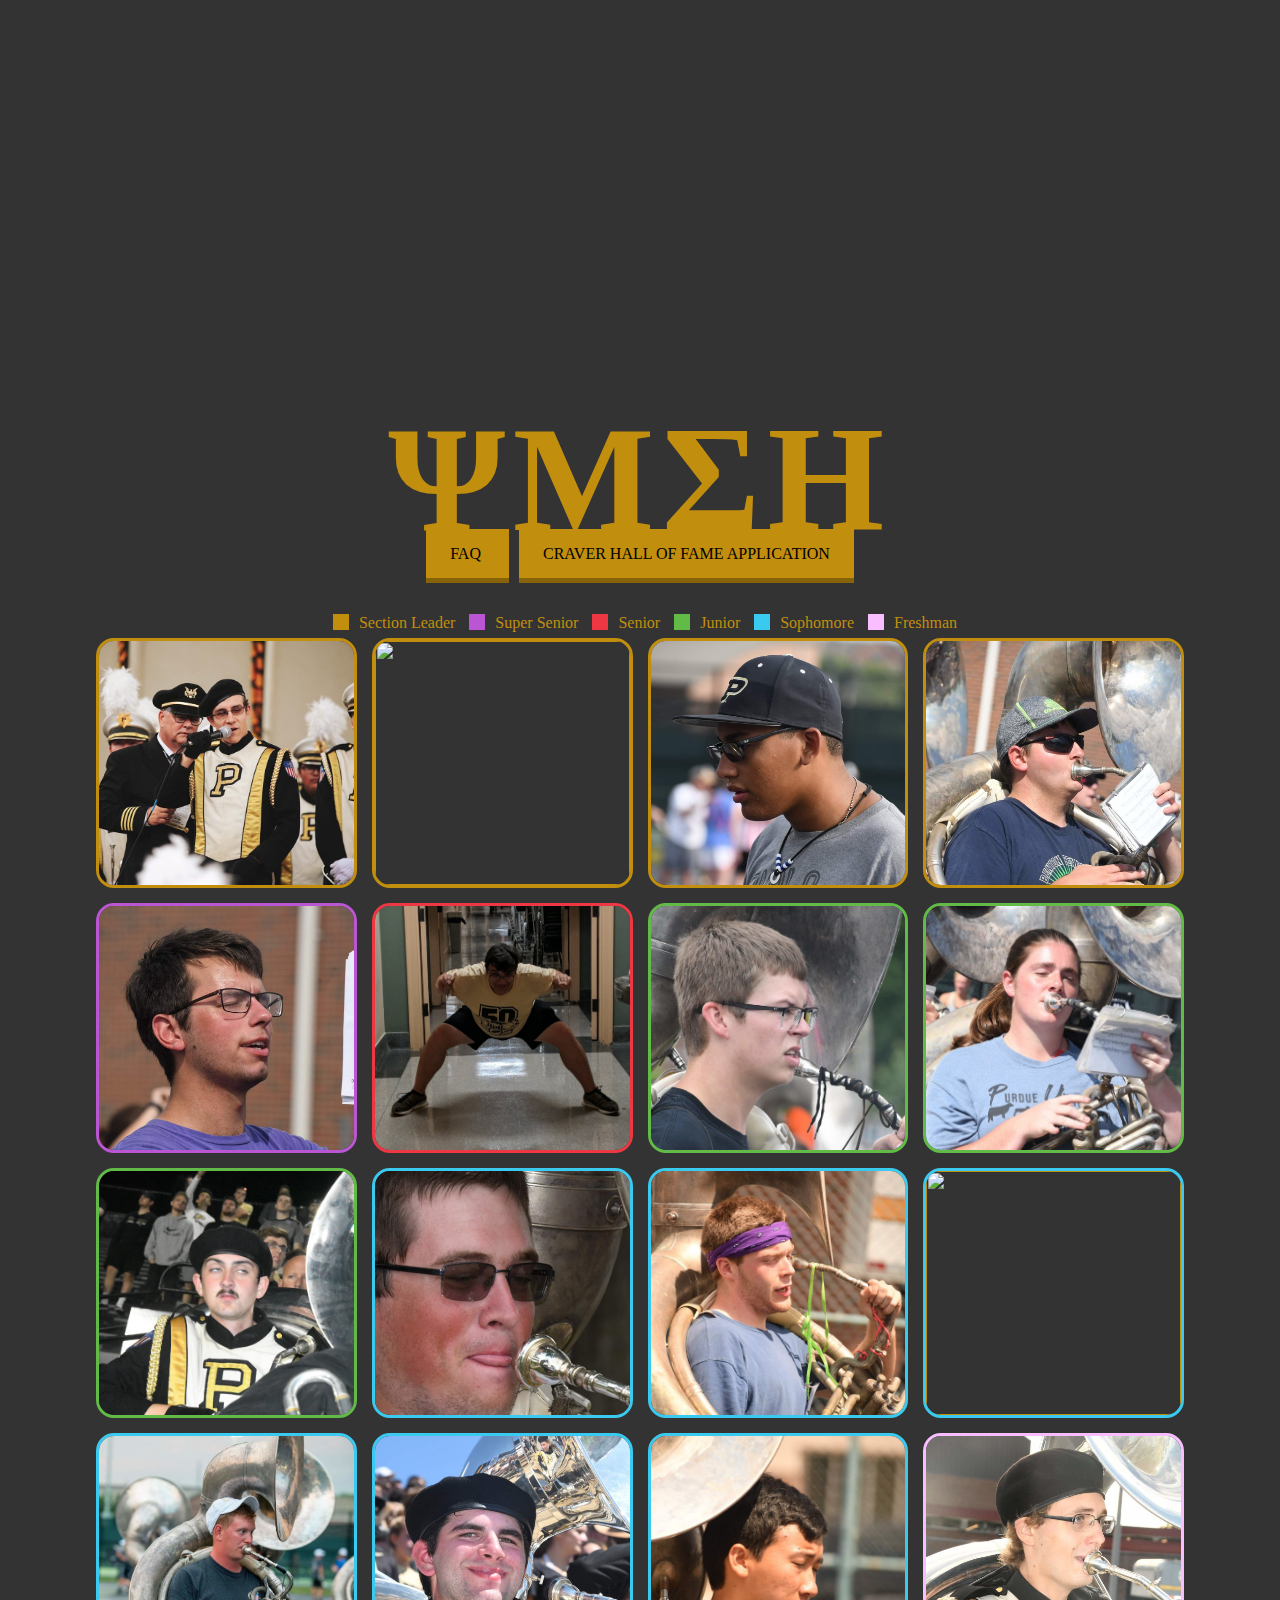
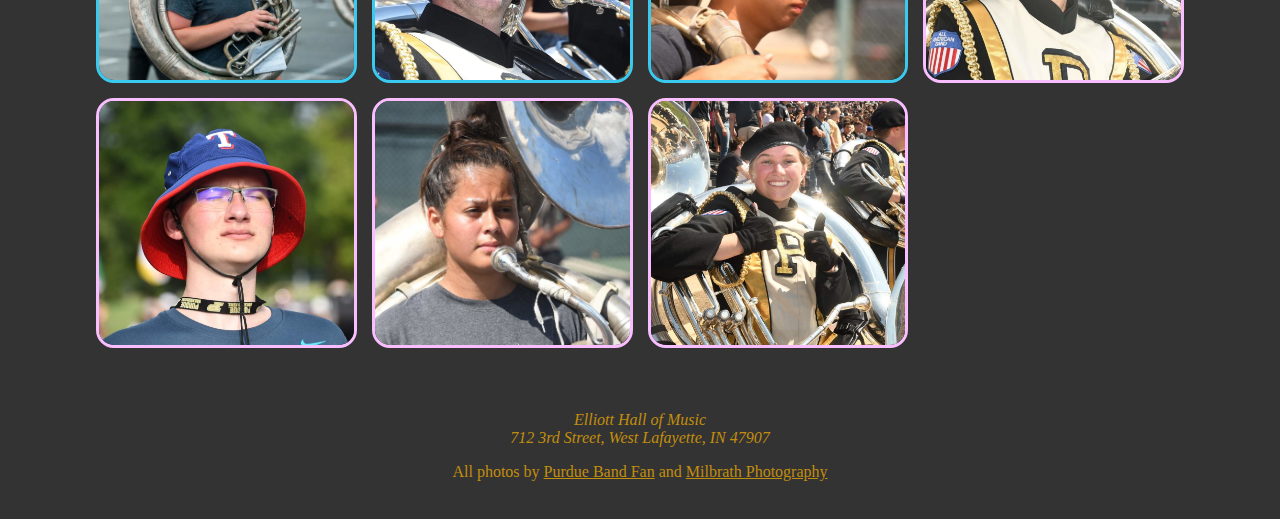
==== commit 33b9fd78: "Add class for making white-space separated text not break on a new line. Fix Cravers Hall of Fame na" ====
--- a/index.html
+++ b/index.html
@@ -1,348 +1,352 @@
 <!DOCTYPE html>
 <html lang="en">
-	<head>
-		<meta charset="utf-8">
-        <meta name="viewport" content="width=device-width, initial-scale=1">
-        <meta name="application-name" content="Purdoobahs">
-        <meta name="description" content="The official website of the Purdue All-American Marching Band Toobah section.">
-        <meta name="keywords" content="purdoobah,purdoobahs,purdue,university,toobah,tuba,sousaphone,marching,band,all-american">
-        <meta name="author" content="Todd Griffin">
-
-        <!-- Android -->
-        <meta name="theme-color" content="#cbb88d">
-
-        <!-- Apple -->
-        <meta name="apple-mobile-web-app-title" content="Purdoobahs">
-
-        <!-- Twitter -->
-        <meta name="twitter:card" content="summary">
-        <meta name="twitter:url" content="https://www.purdoobahs.com/">
-        <meta name="twitter:title" content="Purdoobahs">
-        <meta name="twitter:description" content="The official website of the Purdue All-American Marching Band Toobah section.">
-        <!-- <meta name="twitter:image" content=""> -->
-
-        <!-- Facebook -->
-        <meta property="og:site_name" content="Purdoobahs" />
-        <meta property="og:url" content="https://www.purdoobahs.com/" />
-        <meta property="og:title" content="Purdoobahs" />
-        <meta property="og:description" content="The official website of the Purdue All-American Marching Band Toobah section." />
-        <!-- <meta property="og:image" content="" /> -->
-
-        <!-- Microsoft Internet Explorer -->
-        <meta http-equiv="x-ua-compatible" content="ie=edge">
-        <meta name="msapplication-tooltip" content="The official website of the Purdue All-American Marching Band Toobah section.">
-        <meta name="msapplication-starturl" content="https://www.purdoobahs.com/">
-        <meta name="msapplication-navbutton-color" content="#cbb88d">
-        <!-- Tile images must be square PNGs 144px by 144px. 
-        For best results, we recommend using a transparent background, 
-        not a background that matches the tile’s color. -->
-        <!-- <meta name="msapplication-TileImage" content="images/benthepcguy-144.png"/> -->
-        <meta name="msapplication-TileColor" content="#cbb88d"/>
-
-        <!-- Microformats -->
-        <link href="https://www.purdoobahs.com/" rel="canonical">
-        <link href="https://www.purdoobahs.com/" rel="home" />
-        <!-- <link type="text/plain" rel="author" href="/humans.txt" /> -->
-        <!-- <link href="/help" rel="help" > -->
-	
-		<title>ΨΜΣΗ</title>
-
-        <link rel="apple-touch-icon" sizes="180x180" href="./apple-touch-icon.png">
-        <link rel="icon" type="image/png" sizes="32x32" href="./favicon-32x32.png">
-        <link rel="icon" type="image/png" sizes="16x16" href="./favicon-16x16.png">
-        <link rel="manifest" href="./site.webmanifest">
-		<meta name="msapplication-TileColor" content="#cbb88d">
-		<meta name="theme-color" content="#cbb88d">
-
-        <link rel = "stylesheet" type = "text/css" href = "global.css" />
-		<link rel = "stylesheet" type = "text/css" href = "index.css" />
-	</head>
-
-	<body>
-		<div id="header">
-            <a href="https://www.purdoobahs.com/">
-                <img id="logo" src="res/image/logo/purdoobahs-white-768x768.png"/>
-            </a>
-            <h1 id="letters"><a href="https://www.purdoobahs.com/">ΨΜΣΗ</a></h1>
-
-            <div id="social">
-                <a href="https://www.instagram.com/purdoobahs/"><i class="fab fa-instagram"></i></a>
-                <a href="https://www.facebook.com/purdoobahs/"><i class="fab fa-facebook"></i></a>
-                <a href="https://github.com/purdoobahs"><i class="fab fa-github"></i></a>
-                <a href="mailto:purdoobahs@gmail.com"><i class="far fa-envelope"></i></i></a>
-            </div>
-
-            <nav id="nav">
-                <p><a
-                    href="res/file/Craver-Hall-of-Fame-Application.pdf"
-                    class="button">
-                    Craver Hall of Fame Application
-                </a></p>
-            </nav>
-        </div>
-
-        <div class="legend">
-            <div class="legend-scale">
-                <ul class="legend-labels">
-                    <li><span style="background:#c28e0e;"></span>Section Leader</li>
-                    <li><span style="background:#ba55d3;"></span>Super Senior</li>
-                    <li><span style="background:#ed3742;"></span>Senior</li>
-                    <li><span style="background:#62bb47;"></span>Junior</li>
-                    <li><span style="background:#3bcaef;"></span>Sophomore</li>
-                    <li><span style="background:#f9beff;"></span>Freshman</li>
-                </ul>
-            </div>
-        </div>
-
-		<div id="roster">
-
-            <!-- SECTION LEADERS -->
-
-			<div class="member sl">
-                <a
-                    onclick="return false"
-                    href="">
-                    <img src="res/image/members/dr-bees.jpg"/>
-				    <div class="title">
-                        <span>Dr. Bees</span>
-                        <span class="emoji">🐝</span>
-                    </div>
-                </a>
-			</div>
-			<div class="member sl">
-                <a
-                    onclick="return false"
-                    href="">
-                    <img src="res/image/members/peeps.jpg"/>
-				    <div class="title">
-                        <span>Peeps</span>
-                        <span class="emoji">👀</span>
-                    </div>
-                </a>
-			</div>
-			<div class="member sl">
-                <a
-                    onclick="return false"
-                    href="">
-                    <img src="res/image/members/bacon.jpg"/>
-				    <div class="title">
-                        <span>Bacon</span>
-                        <span class="emoji">🐷</span>
-                    </div>
-                </a>
-			</div>
-			<div class="member sl">
-                <a
-                    onclick="return false"
-                    href="">
-                    <img src="res/image/members/turkey.jpg"/>
-				    <div class="title">
-                        <span>Turkey</span>
-                        <span class="emoji">🦃</span>
-                    </div>
-                </a>
-            </div>
-            
-            <!-- OLD FUCKS -->
-
-			<div class="member oldfuck">
-                <a
-                    onclick="return false"
-                    href="">
-                    <img src="res/image/members/wheels.jpg"/>
-				    <div class="title">
-                        <span>Wheels</span>
-                        <span class="emoji">☸️</span>
-                    </div>
-                </a>
-            </div>
-
-            <!-- SENIORS -->
-
-            <div class="member senior">
-                <a
-                    onclick="return false"
-                    href="">
-                    <img src="res/image/members/dart.jpg"/>
-				    <div class="title">
-                        <span>Dart</span>
-                        <span class="emoji">🎯</span>
-                    </div>
-                </a>
-            </div>
-            
-            <!-- JUNIORS -->
-
-            <div class="member junior">
-                <a
-                    onclick="return false"
-                    href="">
-                    <img src="res/image/members/basket.jpg"/>
-                    <div class="title">
-                        <span>Basket</span>
-                        <span class="emoji">🗑️</span>
-                    </div>
-                </a>
-            </div>
-            <div class="member junior">
-                <a
-                    onclick="return false"
-                    href="">
-                    <img src="res/image/members/buena.jpg"/>
-                    <div class="title">
-                        <span>Buena</span>
-                        <span class="emoji">👌</span>
-                    </div>
-                </a>
-            </div>
-            <div class="member junior">
-                <a
-                    onclick="return false"
-                    href="">
-                    <img src="res/image/members/officer-wedge.jpg"/>
-                    <div class="title">
-                        <span>Officer Wedge</span>
-                        <span class="emoji">👮</span>
-                    </div>
-                </a>
-            </div>
-
-            <!-- SOPHOMORES -->
-
-            <div class="member sophomore">
-                <a
-                    onclick="return false"
-                    href="">
-                    <img src="res/image/members/cash-money.jpg"/>
-                    <div class="title">
-                        <span>Ca$h Money</span>
-                        <span class="emoji">💸💳</span>
-                    </div>
-                </a>
-            </div>
-            <div class="member sophomore">
-                <a
-                    onclick="return false"
-                    href="">
-                    <img src="res/image/members/cher.jpg"/>
-                    <div class="title">
-                        <span>Cher</span>
-                        <span class="emoji">🎤</span>
-                    </div>
-                </a>
-            </div>
-            <div class="member sophomore">
-                <a
-                    onclick="return false"
-                    href="">
-                    <img src="res/image/members/flounder.jpg"/>
-                    <div class="title">
-                        <span>Flounder</span>
-                        <span class="emoji">🐠</span>
-                    </div>
-                </a>
-            </div>
-            <div class="member sophomore">
-                <a
-                    onclick="return false"
-                    href="">
-                    <img src="res/image/members/ghillie.jpg"/>
-                    <div class="title">
-                        <span>Ghillie</span>
-                        <span class="emoji">🌿</span>
-                    </div>
-                </a>
-            </div>
-            <div class="member sophomore">
-                <a
-                    onclick="return false"
-                    href="">
-                    <img src="res/image/members/sandman.jpg"/>
-                    <div class="title">
-                        <span>Sandman</span>
-                        <span class="emoji">😴</span>
-                    </div>
-                </a>
-            </div>
-            <div class="member sophomore">
-                <a
-                    onclick="return false"
-                    href="">
-                    <img src="res/image/members/wizard.jpg"/>
-                    <div class="title">
-                        <span>Wizard</span>
-                        <span class="emoji">🧙‍♂️✨</span>
-                    </div>
-                </a>
-            </div>
-
-            <!-- FRESHMEN -->
-
-            <div class="member freshman">
-                <a
-                    onclick="return false"
-                    href="">
-                    <img src="res/image/members/holdoor.jpg"/>
-                    <div class="title">
-                        <span>Holdoor</span>
-                        <span class="emoji">🚪</span>
-                    </div>
-                </a>
-            </div>
-            <div class="member freshman">
-                <a
-                    onclick="return false"
-                    href="">
-                    <img src="res/image/members/malt.jpg"/>
-                    <div class="title">
-                        <span>Malt</span>
-                        <span class="emoji">🥃</span>
-                    </div>
-                </a>
-            </div>
-            <div class="member freshman">
-                <a
-                    onclick="return false"
-                    href="">
-                    <img src="res/image/members/spinda.jpg"/>
-                    <div class="title">
-                        <span>Spinda</span>
-                        <span class="emoji">🐰🌪️</span>
-                    </div>
-                </a>
-            </div>
-            <div class="member freshman">
-                <a
-                    onclick="return false"
-                    href="">
-                    <img src="res/image/members/swoosh.jpg"/>
-                    <div class="title">
-                        <span>Swoosh</span>
-                        <span class="emoji">🏀</span>
-                    </div>
-                </a>
-            </div>
-        </div>
-
-        <footer>
-            <address>
-                Elliott Hall of Music<br>
-                712 3rd Street, West Lafayette, IN 47907
-            </address>
-
-            <p>
-                All photos by
-                <a class="link-underline" href="https://www.facebook.com/PurdueBandFan/">Purdue Band Fan</a>
-                and
-                <a class="link-underline" href="https://www.facebook.com/MilbrathPhotography/">Milbrath Photography</a>
-            </p>
-        </footer>
-        
-        <script
-            defer
-            src="https://use.fontawesome.com/releases/v5.8.1/js/all.js"
-            integrity="sha384-g5uSoOSBd7KkhAMlnQILrecXvzst9TdC09/VM+pjDTCM+1il8RHz5fKANTFFb+gQ"
-            crossorigin="anonymous">
-        </script>
-	</body>
+<head>
+	<meta charset="utf-8">
+	<meta name="viewport" content="width=device-width, initial-scale=1">
+	<meta name="application-name" content="Purdoobahs">
+	<meta name="description" content="The official website of the Purdue All-American Marching Band Toobah section.">
+	<meta name="keywords" content="purdoobah,purdoobahs,purdue,university,toobah,tuba,sousaphone,marching,band,all-american">
+	<meta name="author" content="Todd Griffin">
+
+	<!-- Android -->
+	<meta name="theme-color" content="#cbb88d">
+
+	<!-- Apple -->
+	<meta name="apple-mobile-web-app-title" content="Purdoobahs">
+
+	<!-- Twitter -->
+	<meta name="twitter:card" content="summary">
+	<meta name="twitter:url" content="https://www.purdoobahs.com/">
+	<meta name="twitter:title" content="Purdoobahs">
+	<meta name="twitter:description" content="The official website of the Purdue All-American Marching Band Toobah section.">
+	<!-- <meta name="twitter:image" content=""> -->
+
+	<!-- Facebook -->
+	<meta property="og:site_name" content="Purdoobahs" />
+	<meta property="og:url" content="https://www.purdoobahs.com/" />
+	<meta property="og:title" content="Purdoobahs" />
+	<meta property="og:description" content="The official website of the Purdue All-American Marching Band Toobah section." />
+	<!-- <meta property="og:image" content="" /> -->
+
+	<!-- Microsoft Internet Explorer -->
+	<meta http-equiv="x-ua-compatible" content="ie=edge">
+	<meta name="msapplication-tooltip" content="The official website of the Purdue All-American Marching Band Toobah section.">
+	<meta name="msapplication-starturl" content="https://www.purdoobahs.com/">
+	<meta name="msapplication-navbutton-color" content="#cbb88d">
+	<!-- Tile images must be square PNGs 144px by 144px. 
+	For best results, we recommend using a transparent background, 
+	not a background that matches the tile’s color. -->
+	<!-- <meta name="msapplication-TileImage" content="images/benthepcguy-144.png"/> -->
+	<meta name="msapplication-TileColor" content="#cbb88d"/>
+
+	<!-- Microformats -->
+	<link href="https://www.purdoobahs.com/" rel="canonical">
+	<link href="https://www.purdoobahs.com/" rel="home" />
+	<!-- <link type="text/plain" rel="author" href="/humans.txt" /> -->
+	<!-- <link href="/help" rel="help" > -->
+
+	<title>ΨΜΣΗ</title>
+
+	<link rel="apple-touch-icon" sizes="180x180" href="./apple-touch-icon.png">
+	<link rel="icon" type="image/png" sizes="32x32" href="./favicon-32x32.png">
+	<link rel="icon" type="image/png" sizes="16x16" href="./favicon-16x16.png">
+	<link rel="manifest" href="./site.webmanifest">
+	<meta name="msapplication-TileColor" content="#cbb88d">
+	<meta name="theme-color" content="#cbb88d">
+
+	<link rel = "stylesheet" type = "text/css" href = "global.css" />
+	<link rel = "stylesheet" type = "text/css" href = "index.css" />
+</head>
+<body>
+	<div id="header">
+		<a href="https://www.purdoobahs.com/">
+			<img id="logo" src="res/image/logo/purdoobahs-white-768x768.png"/>
+		</a>
+		<h1 id="letters"><a href="https://www.purdoobahs.com/">ΨΜΣΗ</a></h1>
+
+		<div id="social">
+			<a href="https://www.instagram.com/purdoobahs/"><i class="fab fa-instagram"></i></a>
+			<a href="https://www.facebook.com/purdoobahs/"><i class="fab fa-facebook"></i></a>
+			<a href="https://github.com/purdoobahs"><i class="fab fa-github"></i></a>
+			<a href="mailto:purdoobahs@gmail.com"><i class="far fa-envelope"></i></i></a>
+		</div>
+
+		<nav id="nav">
+			<p><a
+				href="/faq/"
+				class="button">
+				FAQ
+			</a></p>
+			<p class="nobr"><a
+				href="res/file/Craver-Hall-of-Fame-Application.pdf"
+				class="button">
+				Craver Hall of Fame Application
+			</a></p>
+		</nav>
+	</div>
+
+	<div class="legend">
+		<div class="legend-scale">
+			<ul class="legend-labels">
+				<li><span style="background:#c28e0e;"></span>Section Leader</li>
+				<li><span style="background:#ba55d3;"></span>Super Senior</li>
+				<li><span style="background:#ed3742;"></span>Senior</li>
+				<li><span style="background:#62bb47;"></span>Junior</li>
+				<li><span style="background:#3bcaef;"></span>Sophomore</li>
+				<li><span style="background:#f9beff;"></span>Freshman</li>
+			</ul>
+		</div>
+	</div>
+
+	<div id="roster">
+
+		<!-- SECTION LEADERS -->
+
+		<div class="member sl">
+			<a
+				onclick="return false"
+				href="">
+				<img src="res/image/members/dr-bees.jpg"/>
+				<div class="title">
+					<span>Dr. Bees</span>
+					<span class="emoji">🐝</span>
+				</div>
+			</a>
+		</div>
+		<div class="member sl">
+			<a
+				onclick="return false"
+				href="">
+				<img src="res/image/members/peeps.jpg"/>
+				<div class="title">
+					<span>Peeps</span>
+					<span class="emoji">👀</span>
+				</div>
+			</a>
+		</div>
+		<div class="member sl">
+			<a
+				onclick="return false"
+				href="">
+				<img src="res/image/members/bacon.jpg"/>
+				<div class="title">
+					<span>Bacon</span>
+					<span class="emoji">🐷</span>
+				</div>
+			</a>
+		</div>
+		<div class="member sl">
+			<a
+				onclick="return false"
+				href="">
+				<img src="res/image/members/turkey.jpg"/>
+				<div class="title">
+					<span>Turkey</span>
+					<span class="emoji">🦃</span>
+				</div>
+			</a>
+		</div>
+			
+		<!-- OLD FUCKS -->
+
+		<div class="member oldfuck">
+			<a
+				onclick="return false"
+				href="">
+				<img src="res/image/members/wheels.jpg"/>
+				<div class="title">
+					<span>Wheels</span>
+					<span class="emoji">☸️</span>
+				</div>
+			</a>
+		</div>
+
+		<!-- SENIORS -->
+
+		<div class="member senior">
+			<a
+				onclick="return false"
+				href="">
+				<img src="res/image/members/dart.jpg"/>
+				<div class="title">
+					<span>Dart</span>
+					<span class="emoji">🎯</span>
+				</div>
+			</a>
+		</div>
+			
+		<!-- JUNIORS -->
+
+		<div class="member junior">
+			<a
+				onclick="return false"
+				href="">
+				<img src="res/image/members/basket.jpg"/>
+				<div class="title">
+					<span>Basket</span>
+					<span class="emoji">🗑️</span>
+				</div>
+			</a>
+		</div>
+		<div class="member junior">
+			<a
+				onclick="return false"
+				href="">
+				<img src="res/image/members/buena.jpg"/>
+				<div class="title">
+					<span>Buena</span>
+					<span class="emoji">👌</span>
+				</div>
+			</a>
+		</div>
+		<div class="member junior">
+			<a
+				onclick="return false"
+				href="">
+				<img src="res/image/members/officer-wedge.jpg"/>
+				<div class="title">
+					<span>Officer Wedge</span>
+					<span class="emoji">👮</span>
+				</div>
+			</a>
+		</div>
+
+		<!-- SOPHOMORES -->
+
+		<div class="member sophomore">
+			<a
+				onclick="return false"
+				href="">
+				<img src="res/image/members/cash-money.jpg"/>
+				<div class="title">
+					<span>Ca$h Money</span>
+					<span class="emoji">💸💳</span>
+				</div>
+			</a>
+		</div>
+		<div class="member sophomore">
+			<a
+				onclick="return false"
+				href="">
+				<img src="res/image/members/cher.jpg"/>
+				<div class="title">
+					<span>Cher</span>
+					<span class="emoji">🎤</span>
+				</div>
+			</a>
+		</div>
+		<div class="member sophomore">
+			<a
+				onclick="return false"
+				href="">
+				<img src="res/image/members/flounder.jpg"/>
+				<div class="title">
+					<span>Flounder</span>
+					<span class="emoji">🐠</span>
+				</div>
+			</a>
+		</div>
+		<div class="member sophomore">
+			<a
+				onclick="return false"
+				href="">
+				<img src="res/image/members/ghillie.jpg"/>
+				<div class="title">
+					<span>Ghillie</span>
+					<span class="emoji">🌿</span>
+				</div>
+			</a>
+		</div>
+		<div class="member sophomore">
+			<a
+				onclick="return false"
+				href="">
+				<img src="res/image/members/sandman.jpg"/>
+				<div class="title">
+					<span>Sandman</span>
+					<span class="emoji">😴</span>
+				</div>
+			</a>
+		</div>
+		<div class="member sophomore">
+			<a
+				onclick="return false"
+				href="">
+				<img src="res/image/members/wizard.jpg"/>
+				<div class="title">
+					<span>Wizard</span>
+					<span class="emoji">🧙‍♂️✨</span>
+				</div>
+			</a>
+		</div>
+
+		<!-- FRESHMEN -->
+
+		<div class="member freshman">
+			<a
+				onclick="return false"
+				href="">
+				<img src="res/image/members/holdoor.jpg"/>
+				<div class="title">
+					<span>Holdoor</span>
+					<span class="emoji">🚪</span>
+				</div>
+			</a>
+		</div>
+		<div class="member freshman">
+			<a
+				onclick="return false"
+				href="">
+				<img src="res/image/members/malt.jpg"/>
+				<div class="title">
+					<span>Malt</span>
+					<span class="emoji">🥃</span>
+				</div>
+			</a>
+		</div>
+		<div class="member freshman">
+			<a
+				onclick="return false"
+				href="">
+				<img src="res/image/members/spinda.jpg"/>
+				<div class="title">
+					<span>Spinda</span>
+					<span class="emoji">🐰🌪️</span>
+				</div>
+			</a>
+		</div>
+		<div class="member freshman">
+			<a
+				onclick="return false"
+				href="">
+				<img src="res/image/members/swoosh.jpg"/>
+				<div class="title">
+					<span>Swoosh</span>
+					<span class="emoji">🏀</span>
+				</div>
+			</a>
+		</div>
+	</div>
+
+	<footer>
+		<address>
+			Elliott Hall of Music<br>
+			712 3rd Street, West Lafayette, IN 47907
+		</address>
+
+		<p>
+			All photos by
+			<a class="link-underline" href="https://www.facebook.com/PurdueBandFan/">Purdue Band Fan</a>
+			and
+			<a class="link-underline" href="https://www.facebook.com/MilbrathPhotography/">Milbrath Photography</a>
+		</p>
+	</footer>
+		
+	<script
+		defer
+		src="https://use.fontawesome.com/releases/v5.8.1/js/all.js"
+		integrity="sha384-g5uSoOSBd7KkhAMlnQILrecXvzst9TdC09/VM+pjDTCM+1il8RHz5fKANTFFb+gQ"
+		crossorigin="anonymous">
+	</script>
+</body>
 </html>
--- a/global.css
+++ b/global.css
@@ -57,6 +57,10 @@
   top: 5px;
 }
 
+.nobr {
+  white-space: nowrap;
+}
+
 * {
   font-family: NotoSerifKR;
 }
@@ -99,7 +103,11 @@
   }
   #nav {
     font-size: 12px;
-    margin: 5% 0 11% 0;
+    margin: -5% 0 11% 0;
+  }
+  #nav > p {
+    display: block;
+    margin: 12% 0;
   }
 
   footer {
@@ -128,6 +136,10 @@
   #nav {
     margin: 2% 0 4% 0;
   }
+  #nav > p {
+    display: inline;
+    margin: 0 5px;
+  }
 
   footer {
     margin-top: 3%;
